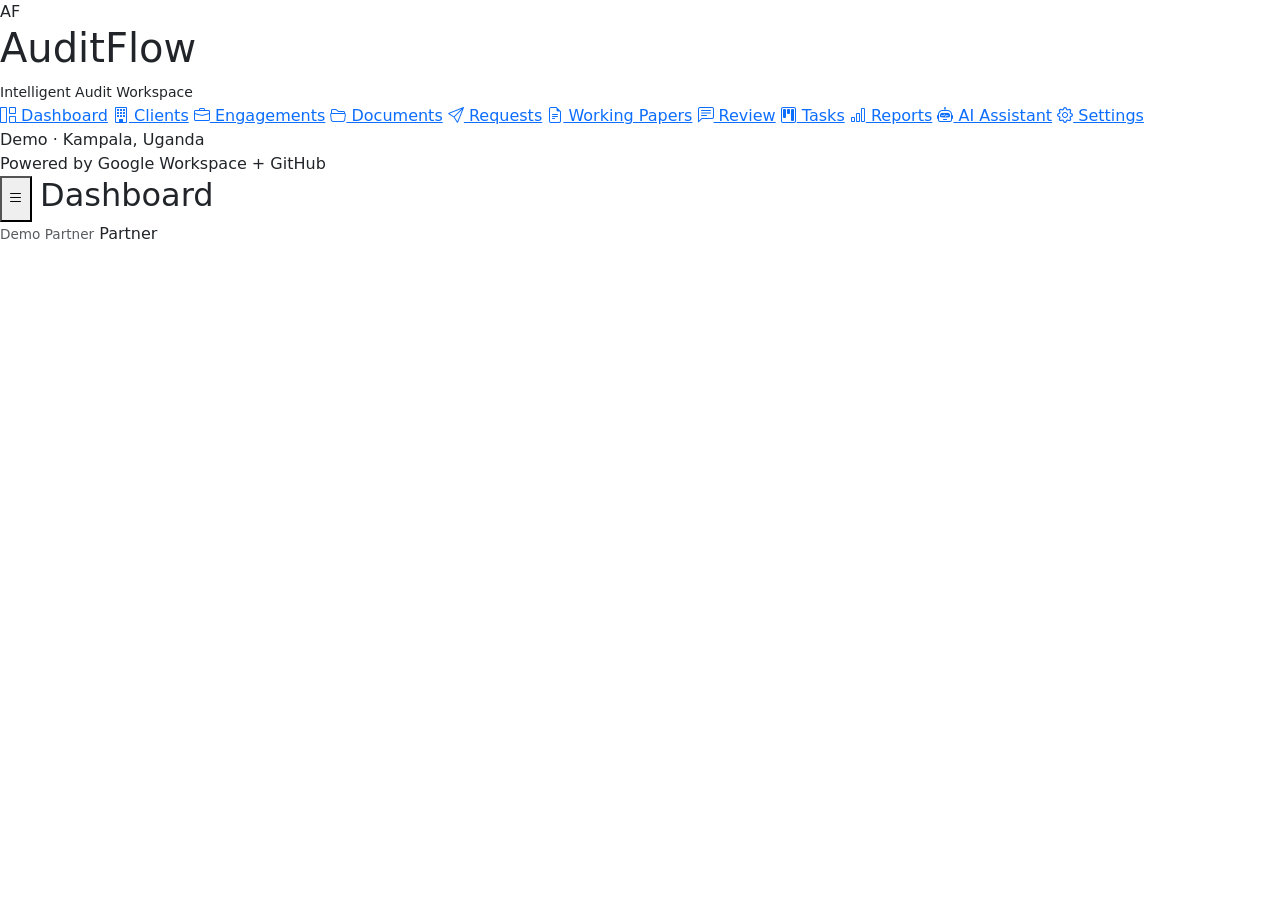
==== index.html @ 46c7d2b1 "Initial AuditFlow MVP: responsive frontend, demo data, Apps Script backend stubs, docs and GitHub Ac" ====
<!DOCTYPE html>
<html lang="en">
<head>
  <meta charset="UTF-8">
  <meta name="viewport" content="width=device-width, initial-scale=1.0">
  <title>AuditFlow — Intelligent Audit Document & Workflow Management</title>
  <meta name="description" content="One intelligent workspace for managing audit clients, documents, working papers, requests, reviews and audit workflows — powered by Google Workspace, GitHub and AI.">
  <link rel="preconnect" href="https://fonts.googleapis.com">
  <link href="https://fonts.googleapis.com/css2?family=Inter:wght@400;500;600;700&display=swap" rel="stylesheet">
  <link href="https://cdn.jsdelivr.net/npm/bootstrap@5.3.3/dist/css/bootstrap.min.css" rel="stylesheet">
  <link href="https://cdn.jsdelivr.net/npm/bootstrap-icons@1.11.3/font/bootstrap-icons.min.css" rel="stylesheet">
  <link href="assets/css/styles.css" rel="stylesheet">
</head>
<body>
  <!-- Sidebar -->
  <aside class="af-sidebar">
    <div class="af-sidebar-brand">
      <div class="logo-icon">AF</div>
      <div>
        <h1>AuditFlow</h1>
        <small>Intelligent Audit Workspace</small>
      </div>
    </div>
    <nav class="af-nav">
      <a href="#dashboard" data-page="dashboard" class="active"><i class="bi bi-grid-1x2"></i> Dashboard</a>
      <a href="#clients" data-page="clients"><i class="bi bi-building"></i> Clients</a>
      <a href="#engagements" data-page="engagements"><i class="bi bi-briefcase"></i> Engagements</a>
      <a href="#documents" data-page="documents"><i class="bi bi-folder2-open"></i> Documents</a>
      <a href="#requests" data-page="requests"><i class="bi bi-send"></i> Requests</a>
      <a href="#working-papers" data-page="working-papers"><i class="bi bi-file-earmark-text"></i> Working Papers</a>
      <a href="#review" data-page="review"><i class="bi bi-chat-left-text"></i> Review</a>
      <a href="#tasks" data-page="tasks"><i class="bi bi-kanban"></i> Tasks</a>
      <a href="#reports" data-page="reports"><i class="bi bi-bar-chart"></i> Reports</a>
      <a href="#ai" data-page="ai"><i class="bi bi-robot"></i> AI Assistant</a>
      <a href="#settings" data-page="settings"><i class="bi bi-gear"></i> Settings</a>
    </nav>
    <div class="af-sidebar-footer">
      Demo · Kampala, Uganda<br>
      Powered by Google Workspace + GitHub
    </div>
  </aside>

  <!-- Main -->
  <div class="af-main">
    <header class="af-topbar">
      <div class="d-flex align-center gap-2">
        <button class="af-mobile-toggle" id="mobileToggle" aria-label="Menu">
          <i class="bi bi-list"></i>
        </button>
        <h2 id="pageTitle">Dashboard</h2>
      </div>
      <div class="af-topbar-actions">
        <span class="text-muted" style="font-size:0.85rem">Demo Partner</span>
        <span class="badge-af badge-completed">Partner</span>
      </div>
    </header>
    <main class="af-content" id="afContent">
      <!-- Content rendered by app.js -->
    </main>
  </div>

  <script src="assets/js/config.js"></script>
  <script src="assets/js/demo-data.js"></script>
  <script src="assets/js/app.js"></script>
</body>
</html>
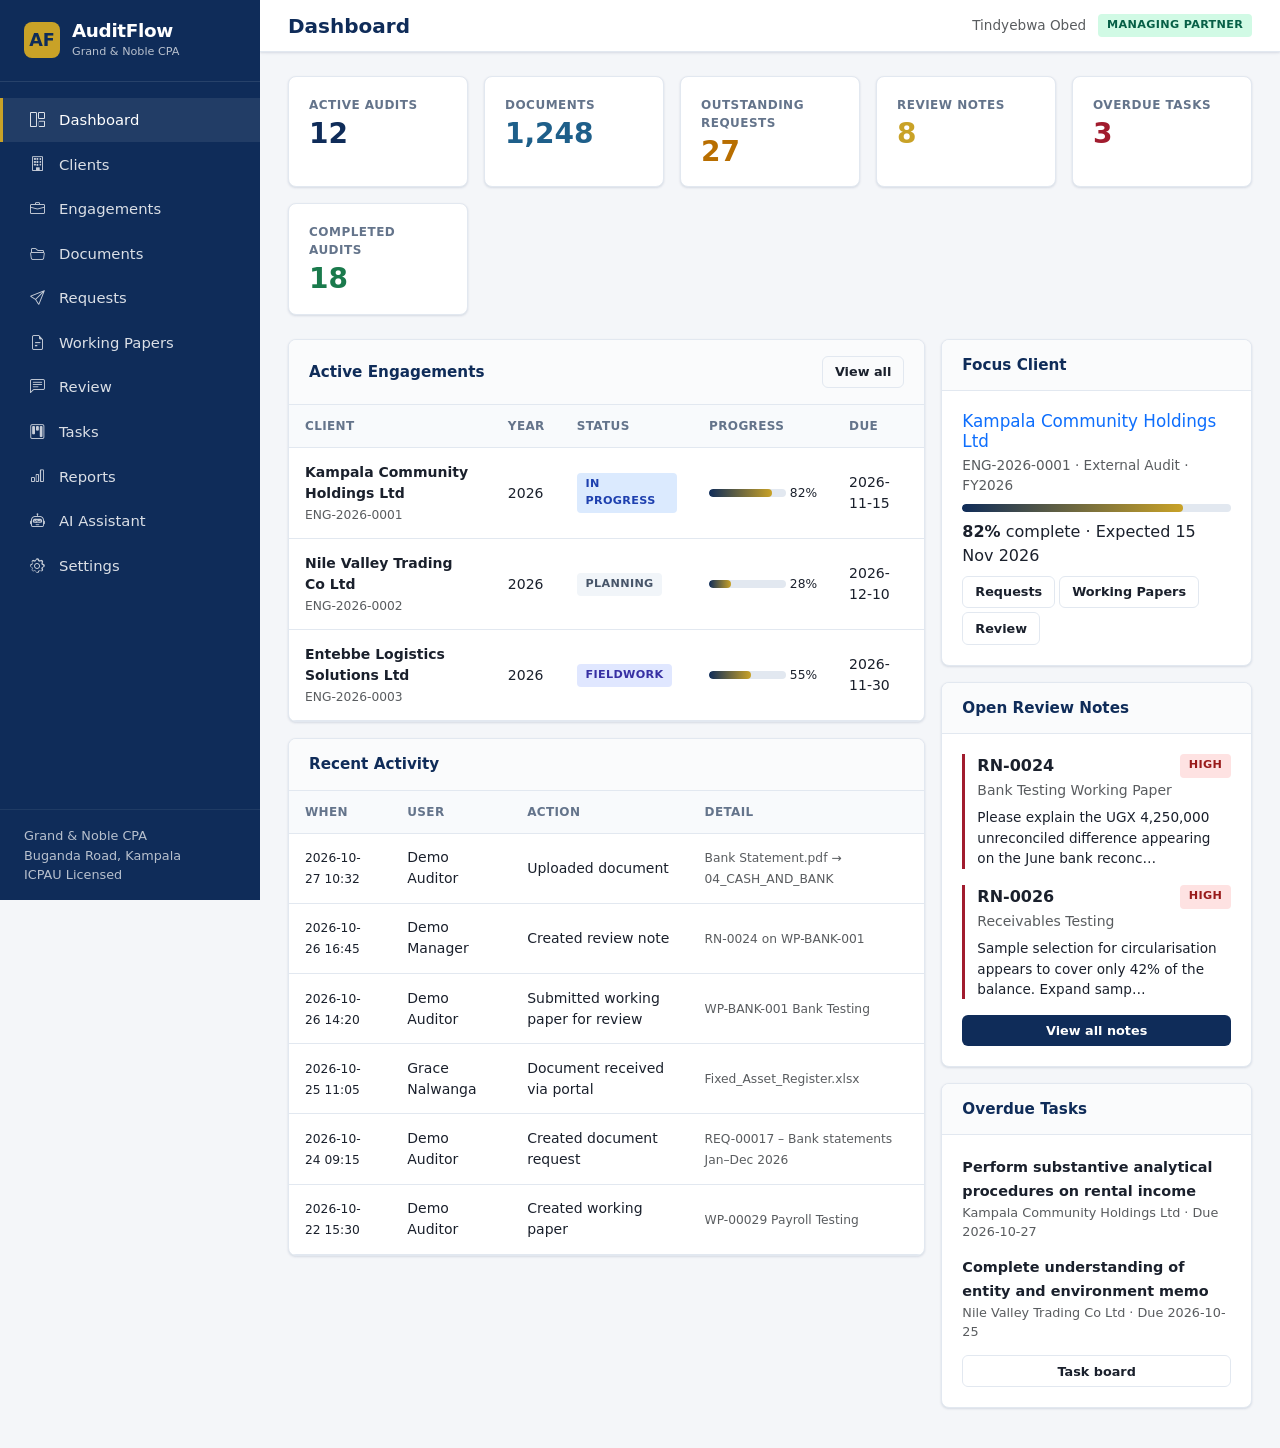
==== commit bdfb9822: "Brand AuditFlow for Grand & Noble Certified Public Accountants" ====
--- a/index.html
+++ b/index.html
@@ -3,8 +3,8 @@
 <head>
   <meta charset="UTF-8">
   <meta name="viewport" content="width=device-width, initial-scale=1.0">
-  <title>AuditFlow — Intelligent Audit Document & Workflow Management</title>
-  <meta name="description" content="One intelligent workspace for managing audit clients, documents, working papers, requests, reviews and audit workflows — powered by Google Workspace, GitHub and AI.">
+  <title>AuditFlow — Grand & Noble Certified Public Accountants</title>
+  <meta name="description" content="Intelligent Audit Document & Workflow Management for Grand & Noble Certified Public Accountants — powered by Google Workspace, GitHub and AI.">
   <link rel="preconnect" href="https://fonts.googleapis.com">
   <link href="https://fonts.googleapis.com/css2?family=Inter:wght@400;500;600;700&display=swap" rel="stylesheet">
   <link href="https://cdn.jsdelivr.net/npm/bootstrap@5.3.3/dist/css/bootstrap.min.css" rel="stylesheet">
@@ -18,7 +18,7 @@
       <div class="logo-icon">AF</div>
       <div>
         <h1>AuditFlow</h1>
-        <small>Intelligent Audit Workspace</small>
+        <small>Grand & Noble CPA</small>
       </div>
     </div>
     <nav class="af-nav">
@@ -35,8 +35,9 @@
       <a href="#settings" data-page="settings"><i class="bi bi-gear"></i> Settings</a>
     </nav>
     <div class="af-sidebar-footer">
-      Demo · Kampala, Uganda<br>
-      Powered by Google Workspace + GitHub
+      Grand & Noble CPA<br>
+      Buganda Road, Kampala<br>
+      ICPAU Licensed
     </div>
   </aside>
 
@@ -50,8 +51,8 @@
         <h2 id="pageTitle">Dashboard</h2>
       </div>
       <div class="af-topbar-actions">
-        <span class="text-muted" style="font-size:0.85rem">Demo Partner</span>
-        <span class="badge-af badge-completed">Partner</span>
+        <span class="text-muted" style="font-size:0.85rem">Tindyebwa Obed</span>
+        <span class="badge-af badge-completed">Managing Partner</span>
       </div>
     </header>
     <main class="af-content" id="afContent">
--- a/assets/css/styles.css
+++ b/assets/css/styles.css
@@ -0,0 +1,229 @@
+/* AuditFlow — Professional Audit Design System */
+:root {
+  --af-primary: #0f2c59;
+  --af-primary-light: #1a3a6e;
+  --af-accent: #c9a227;
+  --af-accent-hover: #b08d1f;
+  --af-success: #1a7a4c;
+  --af-warning: #b86e00;
+  --af-danger: #a11c2e;
+  --af-info: #1e5f8a;
+  --af-bg: #f4f6f9;
+  --af-card: #ffffff;
+  --af-border: #e2e8f0;
+  --af-text: #1a202c;
+  --af-text-muted: #64748b;
+  --af-sidebar-width: 260px;
+  --af-radius: 8px;
+  --af-shadow: 0 1px 3px rgba(15, 44, 89, 0.08), 0 1px 2px rgba(15, 44, 89, 0.06);
+  --af-shadow-md: 0 4px 12px rgba(15, 44, 89, 0.1);
+}
+
+* { box-sizing: border-box; }
+
+body {
+  font-family: 'Inter', 'Segoe UI', system-ui, -apple-system, sans-serif;
+  background: var(--af-bg);
+  color: var(--af-text);
+  margin: 0;
+  min-height: 100vh;
+  line-height: 1.5;
+}
+
+.af-sidebar {
+  position: fixed; top: 0; left: 0; width: var(--af-sidebar-width); height: 100vh;
+  background: var(--af-primary); color: #fff; z-index: 1000;
+  display: flex; flex-direction: column; transition: transform 0.25s ease;
+}
+
+.af-sidebar-brand {
+  padding: 1.25rem 1.5rem; border-bottom: 1px solid rgba(255,255,255,0.1);
+  display: flex; align-items: center; gap: 0.75rem;
+}
+
+.af-sidebar-brand .logo-icon {
+  width: 36px; height: 36px; background: var(--af-accent); border-radius: 8px;
+  display: flex; align-items: center; justify-content: center;
+  font-weight: 700; font-size: 1.1rem; color: var(--af-primary);
+}
+
+.af-sidebar-brand h1 { font-size: 1.15rem; font-weight: 700; margin: 0; letter-spacing: -0.02em; }
+.af-sidebar-brand small { display: block; font-size: 0.7rem; opacity: 0.7; font-weight: 400; margin-top: 2px; }
+
+.af-nav { flex: 1; padding: 1rem 0; overflow-y: auto; }
+.af-nav a {
+  display: flex; align-items: center; gap: 0.75rem; padding: 0.7rem 1.5rem;
+  color: rgba(255,255,255,0.85); text-decoration: none; font-size: 0.925rem; font-weight: 500;
+  transition: all 0.15s; border-left: 3px solid transparent;
+}
+.af-nav a:hover, .af-nav a.active { background: rgba(255,255,255,0.08); color: #fff; border-left-color: var(--af-accent); }
+.af-nav a i { width: 20px; text-align: center; opacity: 0.9; }
+
+.af-sidebar-footer { padding: 1rem 1.5rem; border-top: 1px solid rgba(255,255,255,0.1); font-size: 0.8rem; opacity: 0.7; }
+
+.af-main { margin-left: var(--af-sidebar-width); min-height: 100vh; padding: 0; }
+
+.af-topbar {
+  background: var(--af-card); border-bottom: 1px solid var(--af-border);
+  padding: 0.85rem 1.75rem; display: flex; align-items: center; justify-content: space-between;
+  position: sticky; top: 0; z-index: 100; box-shadow: var(--af-shadow);
+}
+.af-topbar h2 { font-size: 1.25rem; font-weight: 600; margin: 0; color: var(--af-primary); }
+.af-topbar-actions { display: flex; align-items: center; gap: 0.75rem; }
+
+.af-content { padding: 1.5rem 1.75rem 2.5rem; }
+
+.af-card {
+  background: var(--af-card); border-radius: var(--af-radius); border: 1px solid var(--af-border);
+  box-shadow: var(--af-shadow); overflow: hidden;
+}
+.af-card-header {
+  padding: 1rem 1.25rem; border-bottom: 1px solid var(--af-border);
+  display: flex; align-items: center; justify-content: space-between; background: #fafbfc;
+}
+.af-card-header h3 { margin: 0; font-size: 0.95rem; font-weight: 600; color: var(--af-primary); }
+.af-card-body { padding: 1.25rem; }
+
+.af-stat-grid {
+  display: grid; grid-template-columns: repeat(auto-fit, minmax(160px, 1fr)); gap: 1rem; margin-bottom: 1.5rem;
+}
+.af-stat-card {
+  background: var(--af-card); border-radius: var(--af-radius); border: 1px solid var(--af-border);
+  padding: 1.15rem 1.25rem; box-shadow: var(--af-shadow); transition: transform 0.15s, box-shadow 0.15s;
+}
+.af-stat-card:hover { transform: translateY(-2px); box-shadow: var(--af-shadow-md); }
+.af-stat-card .stat-label { font-size: 0.75rem; text-transform: uppercase; letter-spacing: 0.04em; color: var(--af-text-muted); font-weight: 600; margin-bottom: 0.35rem; }
+.af-stat-card .stat-value { font-size: 1.75rem; font-weight: 700; color: var(--af-primary); line-height: 1.1; }
+.af-stat-card .stat-sub { font-size: 0.8rem; color: var(--af-text-muted); margin-top: 0.25rem; }
+.af-stat-card.accent .stat-value { color: var(--af-accent); }
+.af-stat-card.success .stat-value { color: var(--af-success); }
+.af-stat-card.warning .stat-value { color: var(--af-warning); }
+.af-stat-card.danger .stat-value { color: var(--af-danger); }
+.af-stat-card.info .stat-value { color: var(--af-info); }
+
+.btn-af {
+  display: inline-flex; align-items: center; gap: 0.4rem; padding: 0.5rem 1rem;
+  font-size: 0.875rem; font-weight: 560; border-radius: 6px; border: none; cursor: pointer; transition: all 0.15s; text-decoration: none;
+}
+.btn-af-primary { background: var(--af-primary); color: #fff; }
+.btn-af-primary:hover { background: var(--af-primary-light); color: #fff; }
+.btn-af-accent { background: var(--af-accent); color: var(--af-primary); }
+.btn-af-accent:hover { background: var(--af-accent-hover); color: var(--af-primary); }
+.btn-af-outline { background: transparent; border: 1px solid var(--af-border); color: var(--af-text); }
+.btn-af-outline:hover { background: #f1f5f9; border-color: #cbd5e1; }
+.btn-af-sm { padding: 0.35rem 0.75rem; font-size: 0.8rem; }
+
+.af-table { width: 100%; border-collapse: collapse; font-size: 0.875rem; }
+.af-table th {
+  text-align: left; padding: 0.75rem 1rem; background: #f8fafc; border-bottom: 1px solid var(--af-border);
+  font-weight: 600; color: var(--af-text-muted); font-size: 0.75rem; text-transform: uppercase; letter-spacing: 0.03em;
+}
+.af-table td { padding: 0.85rem 1rem; border-bottom: 1px solid var(--af-border); vertical-align: middle; }
+.af-table tr:hover td { background: #f8fafc; }
+
+.badge-af {
+  display: inline-block; padding: 0.2rem 0.55rem; border-radius: 4px; font-size: 0.7rem; font-weight: 600;
+  text-transform: uppercase; letter-spacing: 0.03em;
+}
+.badge-outstanding { background: #fef3c7; color: #92400e; }
+.badge-received { background: #d1fae5; color: #065f46; }
+.badge-overdue { background: #fee2e2; color: #991b1b; }
+.badge-open { background: #dbeafe; color: #1e40af; }
+.badge-resolved { background: #d1fae5; color: #065f46; }
+.badge-high { background: #fee2e2; color: #991b1b; }
+.badge-medium { background: #fef3c7; color: #92400e; }
+.badge-low { background: #e0e7ff; color: #3730a3; }
+.badge-todo { background: #f1f5f9; color: #475569; }
+.badge-progress { background: #dbeafe; color: #1e40af; }
+.badge-completed { background: #d1fae5; color: #065f46; }
+.badge-approved { background: #d1fae5; color: #065f46; }
+.badge-submitted { background: #e0e7ff; color: #3730a3; }
+
+.af-form-group { margin-bottom: 1rem; }
+.af-form-group label { display: block; font-size: 0.8rem; font-weight: 600; color: var(--af-text-muted); margin-bottom: 0.35rem; }
+.af-form-control {
+  width: 100%; padding: 0.55rem 0.75rem; border: 1px solid var(--af-border); border-radius: 6px; font-size: 0.9rem;
+  transition: border-color 0.15s; background: #fff;
+}
+.af-form-control:focus { outline: none; border-color: var(--af-primary); box-shadow: 0 0 0 3px rgba(15, 44, 89, 0.12); }
+
+.af-modal-backdrop {
+  position: fixed; inset: 0; background: rgba(15, 44, 89, 0.45); z-index: 2000;
+  display: none; align-items: center; justify-content: center; padding: 1rem;
+}
+.af-modal-backdrop.show { display: flex; }
+.af-modal {
+  background: #fff; border-radius: 10px; width: 100%; max-width: 520px; max-height: 90vh; overflow-y: auto;
+  box-shadow: 0 20px 40px rgba(0,0,0,0.2);
+}
+.af-modal-header {
+  padding: 1.15rem 1.35rem; border-bottom: 1px solid var(--af-border);
+  display: flex; align-items: center; justify-content: space-between;
+}
+.af-modal-header h3 { margin: 0; font-size: 1.1rem; color: var(--af-primary); }
+.af-modal-body { padding: 1.35rem; }
+.af-modal-footer {
+  padding: 1rem 1.35rem; border-top: 1px solid var(--af-border);
+  display: flex; justify-content: flex-end; gap: 0.5rem;
+}
+
+.af-progress { height: 8px; background: #e2e8f0; border-radius: 4px; overflow: hidden; }
+.af-progress-bar {
+  height: 100%; background: linear-gradient(90deg, var(--af-primary), var(--af-accent)); border-radius: 4px; transition: width 0.4s ease;
+}
+
+.af-chat-container { display: flex; flex-direction: column; height: calc(100vh - 180px); min-height: 420px; }
+.af-chat-messages { flex: 1; overflow-y: auto; padding: 1rem; background: #f8fafc; border-radius: 8px; margin-bottom: 1rem; }
+.af-chat-msg {
+  max-width: 85%; margin-bottom: 1rem; padding: 0.85rem 1.1rem; border-radius: 10px; font-size: 0.9rem; line-height: 1.55;
+}
+.af-chat-msg.user { background: var(--af-primary); color: #fff; margin-left: auto; border-bottom-right-radius: 3px; }
+.af-chat-msg.ai { background: #fff; border: 1px solid var(--af-border); border-bottom-left-radius: 3px; }
+.af-chat-msg .ai-label { font-size: 0.7rem; color: var(--af-text-muted); margin-bottom: 0.35rem; font-weight: 600; }
+.af-chat-input-row { display: flex; gap: 0.5rem; }
+.af-chat-input-row input { flex: 1; }
+
+.client-portal-body {
+  background: linear-gradient(160deg, #0f2c59 0%, #1a3a6e 100%); min-height: 100vh; padding: 2rem 1rem;
+}
+.client-portal-card {
+  max-width: 480px; margin: 0 auto; background: #fff; border-radius: 12px;
+  box-shadow: 0 20px 50px rgba(0,0,0,0.25); overflow: hidden;
+}
+.client-portal-header {
+  background: var(--af-primary); color: #fff; padding: 1.5rem; text-align: center;
+}
+.client-portal-header h1 { font-size: 1.25rem; margin: 0 0 0.25rem; }
+.client-portal-header p { margin: 0; opacity: 0.85; font-size: 0.9rem; }
+
+.af-mobile-toggle { display: none; background: none; border: none; color: var(--af-primary); font-size: 1.4rem; cursor: pointer; padding: 0.25rem; }
+
+@media (max-width: 992px) {
+  .af-sidebar { transform: translateX(-100%); }
+  .af-sidebar.open { transform: translateX(0); }
+  .af-main { margin-left: 0; }
+  .af-mobile-toggle { display: block; }
+  .af-content { padding: 1rem; }
+  .af-stat-grid { grid-template-columns: repeat(2, 1fr); }
+}
+@media (max-width: 576px) {
+  .af-stat-grid { grid-template-columns: 1fr; }
+  .af-topbar { padding: 0.75rem 1rem; }
+}
+
+.text-muted { color: var(--af-text-muted); }
+.text-primary { color: var(--af-primary); }
+.fw-600 { font-weight: 600; }
+.mb-0 { margin-bottom: 0; }
+.mt-1 { margin-top: 0.5rem; }
+.mt-2 { margin-top: 1rem; }
+.mb-2 { margin-bottom: 1rem; }
+.d-flex { display: flex; }
+.align-center { align-items: center; }
+.justify-between { justify-content: space-between; }
+.gap-1 { gap: 0.5rem; }
+.gap-2 { gap: 1rem; }
+.w-100 { width: 100%; }
+
+.af-empty { text-align: center; padding: 3rem 1.5rem; color: var(--af-text-muted); }
+.af-empty i { font-size: 2.5rem; opacity: 0.4; margin-bottom: 0.75rem; }
